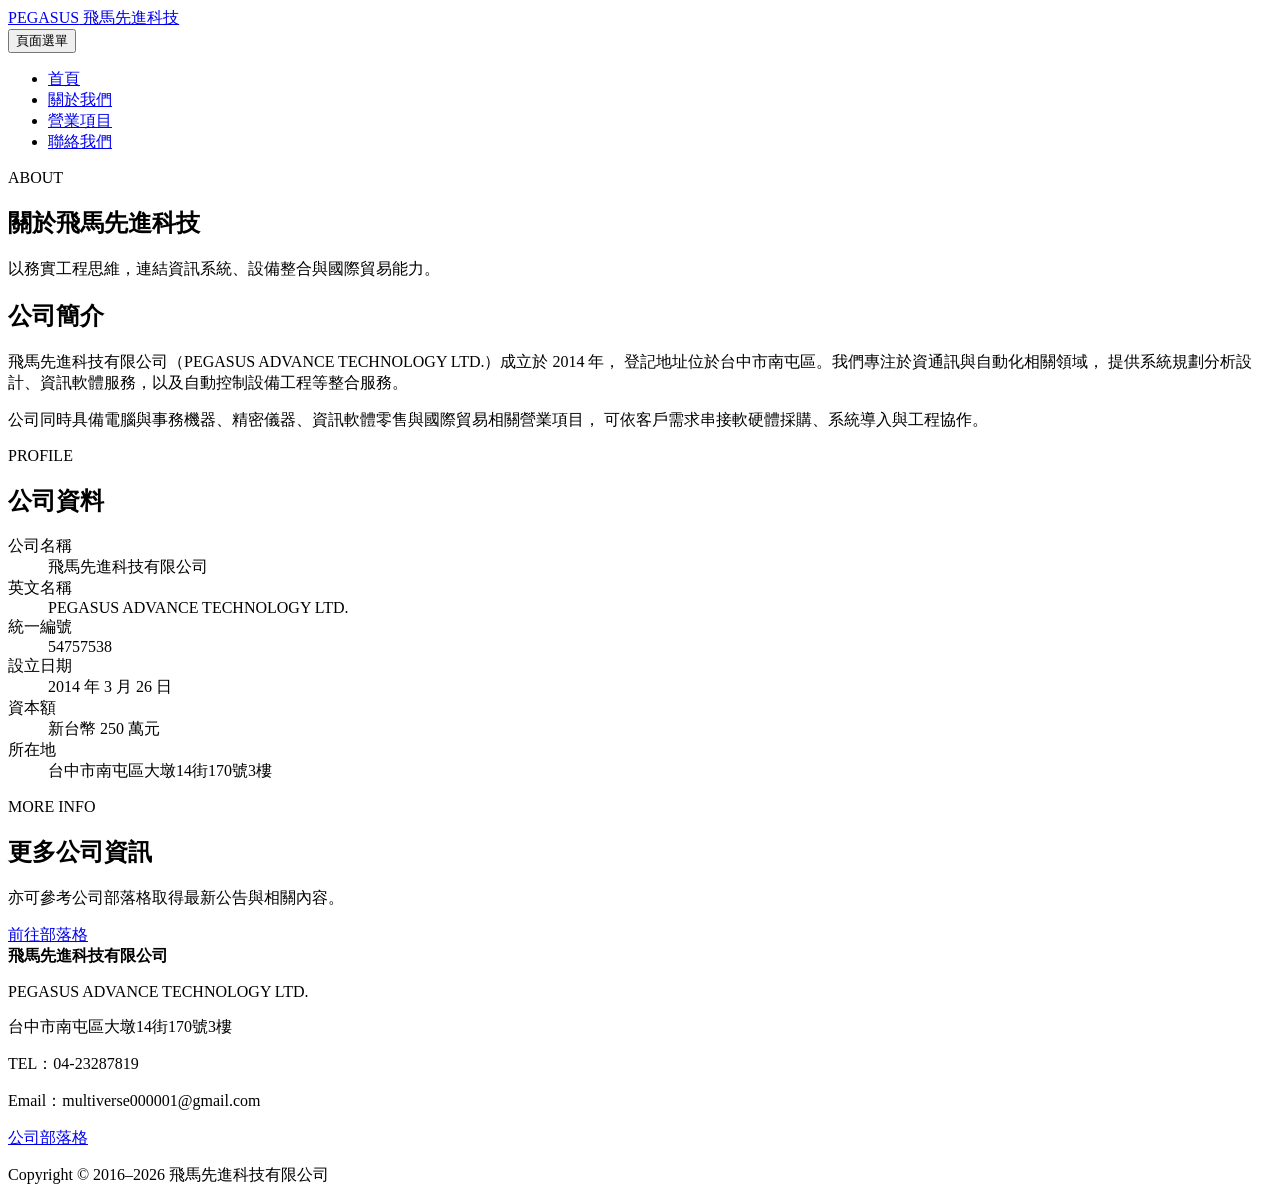
==== about.html @ 32b99391 "Add files via upload" ====
<!DOCTYPE html>
<html lang="zh-Hant">
<head>
  <meta charset="UTF-8" />
  <meta name="viewport" content="width=device-width, initial-scale=1.0" />
  <title>關於我們｜飛馬先進科技</title>
  <meta name="description" content="認識飛馬先進科技有限公司：系統規劃、資訊軟體、自動控制與精密儀器相關服務。" />
  <link rel="preconnect" href="https://fonts.googleapis.com" />
  <link rel="preconnect" href="https://fonts.gstatic.com" crossorigin />
  <link href="https://fonts.googleapis.com/css2?family=Noto+Sans+TC:wght@400;500;700&family=Oxanium:wght@500;700;800&display=swap" rel="stylesheet" />
  <link rel="stylesheet" href="css/style.css" />
</head>
<body data-page="about">
  <div class="noise" aria-hidden="true"></div>
  <header class="site-header">
    <a class="brand" href="index.html">
      <span class="brand-mark" aria-hidden="true"></span>
      <span class="brand-text">
        <span class="brand-en">PEGASUS</span>
        <span class="brand-zh">飛馬先進科技</span>
      </span>
    </a>
    <nav class="nav" aria-label="主要選單">
      <div class="nav-dropdown">
        <button class="nav-trigger" type="button" aria-expanded="false" aria-haspopup="true" aria-controls="page-menu">
          頁面選單
          <span class="chevron" aria-hidden="true"></span>
        </button>
        <ul class="nav-menu" id="page-menu" role="menu">
          <li role="none"><a role="menuitem" href="index.html">首頁</a></li>
          <li role="none"><a role="menuitem" href="about.html" class="is-active">關於我們</a></li>
          <li role="none"><a role="menuitem" href="services.html">營業項目</a></li>
          <li role="none"><a role="menuitem" href="contact.html">聯絡我們</a></li>
        </ul>
      </div>
    </nav>
  </header>

  <main>
    <section class="page-hero">
      <div class="page-hero-bg" aria-hidden="true"></div>
      <div class="page-hero-content">
        <p class="eyebrow">ABOUT</p>
        <h1>關於飛馬先進科技</h1>
        <p class="lead">以務實工程思維，連結資訊系統、設備整合與國際貿易能力。</p>
      </div>
    </section>

    <section class="section">
      <div class="section-inner prose-block">
        <h2>公司簡介</h2>
        <p>
          飛馬先進科技有限公司（PEGASUS ADVANCE TECHNOLOGY LTD.）成立於 2014 年，
          登記地址位於台中市南屯區。我們專注於資通訊與自動化相關領域，
          提供系統規劃分析設計、資訊軟體服務，以及自動控制設備工程等整合服務。
        </p>
        <p>
          公司同時具備電腦與事務機器、精密儀器、資訊軟體零售與國際貿易相關營業項目，
          可依客戶需求串接軟硬體採購、系統導入與工程協作。
        </p>
      </div>
    </section>

    <section class="section section-alt">
      <div class="section-inner">
        <p class="eyebrow">PROFILE</p>
        <h2>公司資料</h2>
        <dl class="info-grid">
          <div>
            <dt>公司名稱</dt>
            <dd>飛馬先進科技有限公司</dd>
          </div>
          <div>
            <dt>英文名稱</dt>
            <dd>PEGASUS ADVANCE TECHNOLOGY LTD.</dd>
          </div>
          <div>
            <dt>統一編號</dt>
            <dd>54757538</dd>
          </div>
          <div>
            <dt>設立日期</dt>
            <dd>2014 年 3 月 26 日</dd>
          </div>
          <div>
            <dt>資本額</dt>
            <dd>新台幣 250 萬元</dd>
          </div>
          <div>
            <dt>所在地</dt>
            <dd>台中市南屯區大墩14街170號3樓</dd>
          </div>
        </dl>
      </div>
    </section>

    <section class="section">
      <div class="section-inner signal-panel">
        <div>
          <p class="eyebrow">MORE INFO</p>
          <h2>更多公司資訊</h2>
          <p>亦可參考公司部落格取得最新公告與相關內容。</p>
        </div>
        <a class="btn btn-primary" href="https://pegasus-tech.blogspot.com/" target="_blank" rel="noopener noreferrer">前往部落格</a>
      </div>
    </section>
  </main>

  <footer class="site-footer">
    <div class="footer-inner">
      <div>
        <strong>飛馬先進科技有限公司</strong>
        <p>PEGASUS ADVANCE TECHNOLOGY LTD.</p>
      </div>
      <div>
        <p>台中市南屯區大墩14街170號3樓</p>
        <p>TEL：04-23287819</p>
        <p>Email：multiverse000001@gmail.com</p>
      </div>
      <div>
        <a href="https://pegasus-tech.blogspot.com/" target="_blank" rel="noopener noreferrer">公司部落格</a>
      </div>
    </div>
    <p class="copyright">Copyright © 2016–2026 飛馬先進科技有限公司</p>
  </footer>

  <script src="js/main.js"></script>
</body>
</html>
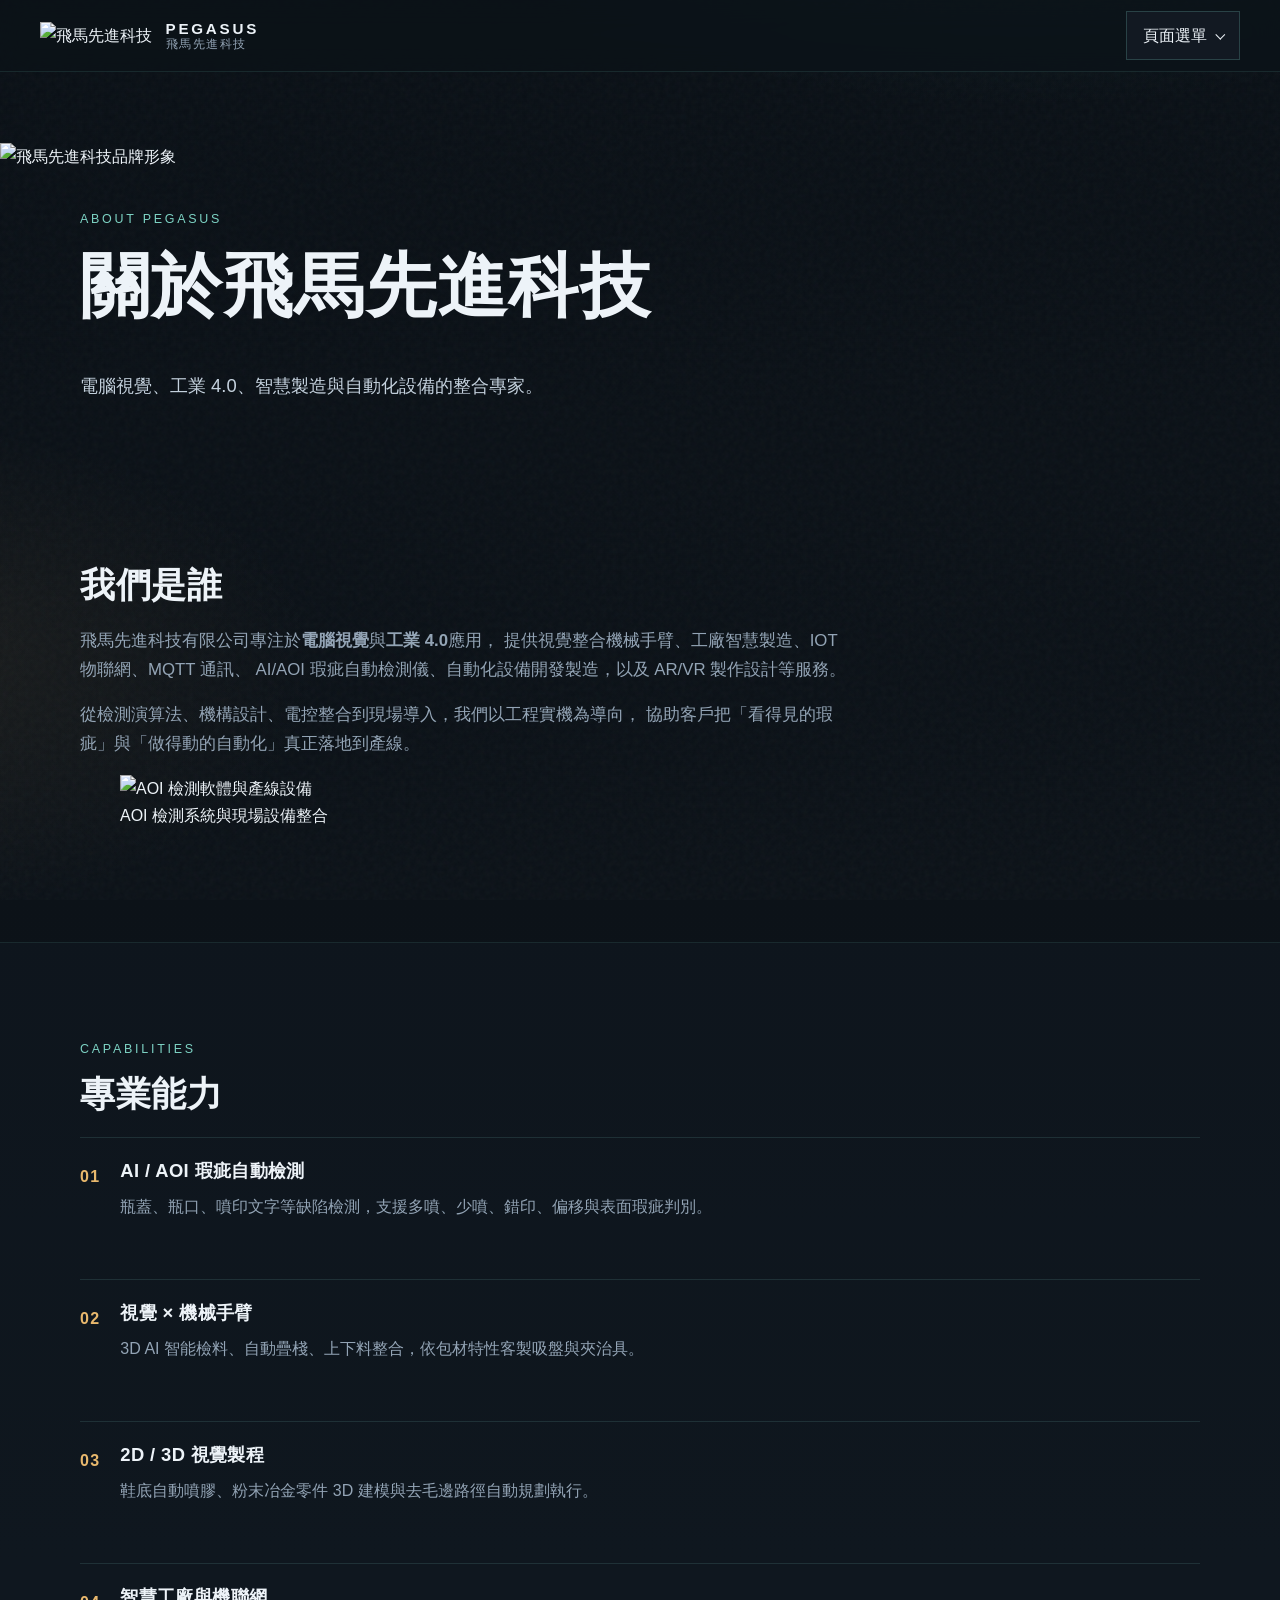
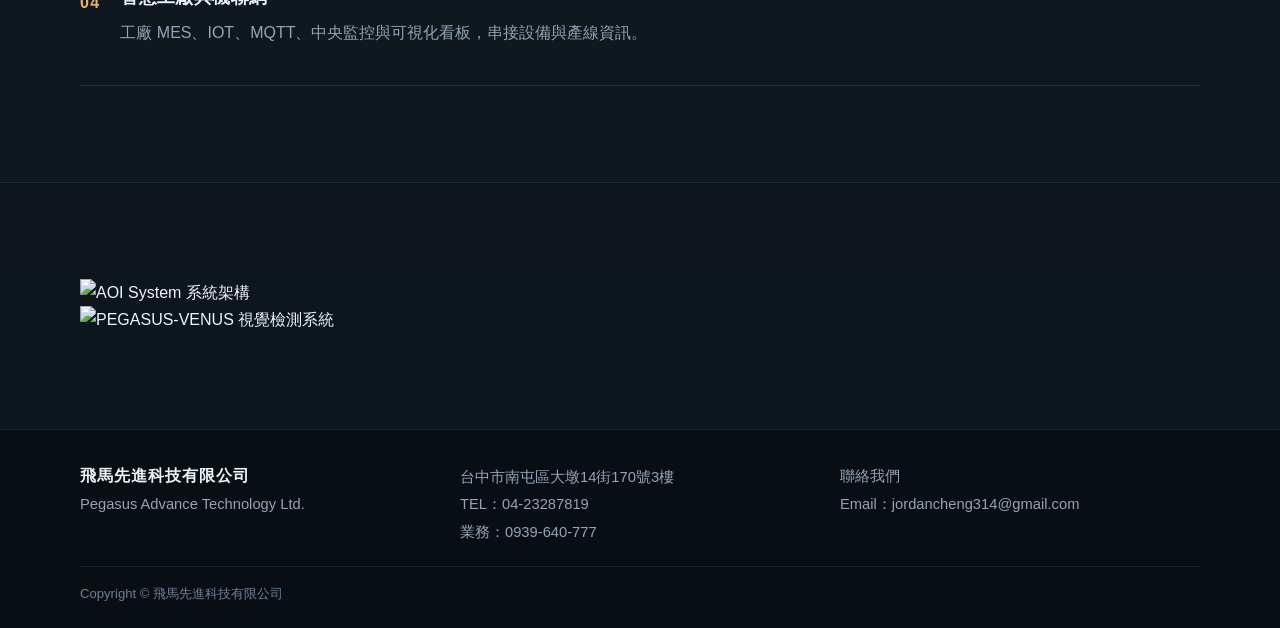
==== commit f923af1c: "Add files via upload" ====
--- a/about.html
+++ b/about.html
@@ -4,7 +4,8 @@
   <meta charset="UTF-8" />
   <meta name="viewport" content="width=device-width, initial-scale=1.0" />
   <title>關於我們｜飛馬先進科技</title>
-  <meta name="description" content="認識飛馬先進科技有限公司：系統規劃、資訊軟體、自動控制與精密儀器相關服務。" />
+  <meta name="description" content="飛馬先進科技 — 電腦視覺、工業4.0、AI/AOI、機械手臂與智慧製造專家。" />
+  <link rel="icon" href="images/pdf-p1-1.png" />
   <link rel="preconnect" href="https://fonts.googleapis.com" />
   <link rel="preconnect" href="https://fonts.gstatic.com" crossorigin />
   <link href="https://fonts.googleapis.com/css2?family=Noto+Sans+TC:wght@400;500;700&family=Oxanium:wght@500;700;800&display=swap" rel="stylesheet" />
@@ -14,7 +15,7 @@
   <div class="noise" aria-hidden="true"></div>
   <header class="site-header">
     <a class="brand" href="index.html">
-      <span class="brand-mark" aria-hidden="true"></span>
+      <img class="brand-logo" src="images/pdf-p1-1.png" alt="飛馬先進科技" />
       <span class="brand-text">
         <span class="brand-en">PEGASUS</span>
         <span class="brand-zh">飛馬先進科技</span>
@@ -29,7 +30,8 @@
         <ul class="nav-menu" id="page-menu" role="menu">
           <li role="none"><a role="menuitem" href="index.html">首頁</a></li>
           <li role="none"><a role="menuitem" href="about.html" class="is-active">關於我們</a></li>
-          <li role="none"><a role="menuitem" href="services.html">營業項目</a></li>
+          <li role="none"><a role="menuitem" href="services.html">產品與解決方案</a></li>
+          <li role="none"><a role="menuitem" href="gallery.html">實績相簿</a></li>
           <li role="none"><a role="menuitem" href="contact.html">聯絡我們</a></li>
         </ul>
       </div>
@@ -37,71 +39,79 @@
   </header>
 
   <main>
-    <section class="page-hero">
-      <div class="page-hero-bg" aria-hidden="true"></div>
+    <section class="page-hero page-hero--photo">
+      <img class="page-hero-img" src="images/blog-01.jpg" alt="飛馬先進科技品牌形象" />
       <div class="page-hero-content">
-        <p class="eyebrow">ABOUT</p>
+        <p class="eyebrow">ABOUT PEGASUS</p>
         <h1>關於飛馬先進科技</h1>
-        <p class="lead">以務實工程思維，連結資訊系統、設備整合與國際貿易能力。</p>
+        <p class="lead">電腦視覺、工業 4.0、智慧製造與自動化設備的整合專家。</p>
       </div>
     </section>
 
     <section class="section">
-      <div class="section-inner prose-block">
-        <h2>公司簡介</h2>
-        <p>
-          飛馬先進科技有限公司（PEGASUS ADVANCE TECHNOLOGY LTD.）成立於 2014 年，
-          登記地址位於台中市南屯區。我們專注於資通訊與自動化相關領域，
-          提供系統規劃分析設計、資訊軟體服務，以及自動控制設備工程等整合服務。
-        </p>
-        <p>
-          公司同時具備電腦與事務機器、精密儀器、資訊軟體零售與國際貿易相關營業項目，
-          可依客戶需求串接軟硬體採購、系統導入與工程協作。
-        </p>
+      <div class="section-inner about-grid">
+        <div class="prose-block">
+          <h2>我們是誰</h2>
+          <p>
+            飛馬先進科技有限公司專注於<strong>電腦視覺</strong>與<strong>工業 4.0</strong>應用，
+            提供視覺整合機械手臂、工廠智慧製造、IOT 物聯網、MQTT 通訊、
+            AI/AOI 瑕疵自動檢測儀、自動化設備開發製造，以及 AR/VR 製作設計等服務。
+          </p>
+          <p>
+            從檢測演算法、機構設計、電控整合到現場導入，我們以工程實機為導向，
+            協助客戶把「看得見的瑕疵」與「做得動的自動化」真正落地到產線。
+          </p>
+        </div>
+        <figure class="about-figure">
+          <img src="images/pdf-p1-3.png" alt="AOI 檢測軟體與產線設備" />
+          <figcaption>AOI 檢測系統與現場設備整合</figcaption>
+        </figure>
       </div>
     </section>
 
     <section class="section section-alt">
       <div class="section-inner">
-        <p class="eyebrow">PROFILE</p>
-        <h2>公司資料</h2>
-        <dl class="info-grid">
-          <div>
-            <dt>公司名稱</dt>
-            <dd>飛馬先進科技有限公司</dd>
-          </div>
-          <div>
-            <dt>英文名稱</dt>
-            <dd>PEGASUS ADVANCE TECHNOLOGY LTD.</dd>
-          </div>
-          <div>
-            <dt>統一編號</dt>
-            <dd>54757538</dd>
-          </div>
-          <div>
-            <dt>設立日期</dt>
-            <dd>2014 年 3 月 26 日</dd>
-          </div>
-          <div>
-            <dt>資本額</dt>
-            <dd>新台幣 250 萬元</dd>
-          </div>
-          <div>
-            <dt>所在地</dt>
-            <dd>台中市南屯區大墩14街170號3樓</dd>
-          </div>
-        </dl>
+        <p class="eyebrow">CAPABILITIES</p>
+        <h2>專業能力</h2>
+        <ul class="capability-list">
+          <li>
+            <span class="cap-index">01</span>
+            <div>
+              <h3>AI / AOI 瑕疵自動檢測</h3>
+              <p>瓶蓋、瓶口、噴印文字等缺陷檢測，支援多噴、少噴、錯印、偏移與表面瑕疵判別。</p>
+            </div>
+          </li>
+          <li>
+            <span class="cap-index">02</span>
+            <div>
+              <h3>視覺 × 機械手臂</h3>
+              <p>3D AI 智能檢料、自動疊棧、上下料整合，依包材特性客製吸盤與夾治具。</p>
+            </div>
+          </li>
+          <li>
+            <span class="cap-index">03</span>
+            <div>
+              <h3>2D / 3D 視覺製程</h3>
+              <p>鞋底自動噴膠、粉末冶金零件 3D 建模與去毛邊路徑自動規劃執行。</p>
+            </div>
+          </li>
+          <li>
+            <span class="cap-index">04</span>
+            <div>
+              <h3>智慧工廠與機聯網</h3>
+              <p>工廠 MES、IOT、MQTT、中央監控與可視化看板，串接設備與產線資訊。</p>
+            </div>
+          </li>
+        </ul>
       </div>
     </section>
 
     <section class="section">
-      <div class="section-inner signal-panel">
-        <div>
-          <p class="eyebrow">MORE INFO</p>
-          <h2>更多公司資訊</h2>
-          <p>亦可參考公司部落格取得最新公告與相關內容。</p>
+      <div class="section-inner">
+        <div class="duo-photos">
+          <img src="images/blog-07.jpg" alt="AOI System 系統架構" />
+          <img src="images/blog-04.jpg" alt="PEGASUS-VENUS 視覺檢測系統" />
         </div>
-        <a class="btn btn-primary" href="https://pegasus-tech.blogspot.com/" target="_blank" rel="noopener noreferrer">前往部落格</a>
       </div>
     </section>
   </main>
@@ -110,18 +120,19 @@
     <div class="footer-inner">
       <div>
         <strong>飛馬先進科技有限公司</strong>
-        <p>PEGASUS ADVANCE TECHNOLOGY LTD.</p>
+        <p>Pegasus Advance Technology Ltd.</p>
       </div>
       <div>
         <p>台中市南屯區大墩14街170號3樓</p>
         <p>TEL：04-23287819</p>
-        <p>Email：multiverse000001@gmail.com</p>
+        <p>業務：0939-640-777</p>
       </div>
       <div>
-        <a href="https://pegasus-tech.blogspot.com/" target="_blank" rel="noopener noreferrer">公司部落格</a>
+        <a href="contact.html">聯絡我們</a>
+        <p>Email：jordancheng314@gmail.com</p>
       </div>
     </div>
-    <p class="copyright">Copyright © 2016–2026 飛馬先進科技有限公司</p>
+    <p class="copyright">Copyright © 飛馬先進科技有限公司</p>
   </footer>
 
   <script src="js/main.js"></script>
--- a/css/style.css
+++ b/css/style.css
@@ -0,0 +1,766 @@
+:root {
+  --bg: #0c1218;
+  --bg-elevated: #131b24;
+  --ink: #edf3f8;
+  --muted: #93a4b5;
+  --line: rgba(125, 211, 196, 0.22);
+  --accent: #7dd3c4;
+  --accent-strong: #4fd1b8;
+  --amber: #e8b86d;
+  --danger-soft: #ff8f7a;
+  --header-h: 72px;
+  --max: 1120px;
+  --font-display: "Oxanium", "Noto Sans TC", sans-serif;
+  --font-body: "Noto Sans TC", sans-serif;
+  --ease: cubic-bezier(0.22, 1, 0.36, 1);
+}
+
+*,
+*::before,
+*::after {
+  box-sizing: border-box;
+}
+
+html {
+  scroll-behavior: smooth;
+}
+
+body {
+  margin: 0;
+  min-height: 100vh;
+  font-family: var(--font-body);
+  color: var(--ink);
+  background:
+    radial-gradient(1200px 600px at 80% -10%, rgba(79, 209, 184, 0.12), transparent 55%),
+    radial-gradient(900px 500px at -10% 30%, rgba(232, 184, 109, 0.08), transparent 50%),
+    linear-gradient(180deg, #0a1016 0%, var(--bg) 40%, #0e1620 100%);
+  line-height: 1.7;
+}
+
+img {
+  max-width: 100%;
+  display: block;
+}
+
+a {
+  color: var(--accent);
+  text-decoration: none;
+}
+
+a:hover {
+  color: var(--accent-strong);
+}
+
+h1,
+h2,
+h3 {
+  font-family: var(--font-display);
+  line-height: 1.2;
+  letter-spacing: 0.02em;
+  margin: 0 0 0.6em;
+}
+
+h1 {
+  font-size: clamp(2.4rem, 6vw, 4.4rem);
+  font-weight: 800;
+}
+
+h2 {
+  font-size: clamp(1.6rem, 3vw, 2.2rem);
+  font-weight: 700;
+}
+
+h3 {
+  font-size: 1.15rem;
+  font-weight: 700;
+}
+
+p {
+  margin: 0 0 1em;
+  color: var(--muted);
+}
+
+.noise {
+  pointer-events: none;
+  position: fixed;
+  inset: 0;
+  z-index: 0;
+  opacity: 0.035;
+  background-image: url("data:image/svg+xml,%3Csvg viewBox='0 0 200 200' xmlns='http://www.w3.org/2000/svg'%3E%3Cfilter id='n'%3E%3CfeTurbulence type='fractalNoise' baseFrequency='0.85' numOctaves='3' stitchTiles='stitch'/%3E%3C/filter%3E%3Crect width='100%25' height='100%25' filter='url(%23n)'/%3E%3C/svg%3E");
+}
+
+.site-header,
+main,
+.site-footer {
+  position: relative;
+  z-index: 1;
+}
+
+.site-header {
+  position: fixed;
+  inset: 0 0 auto;
+  height: var(--header-h);
+  display: flex;
+  align-items: center;
+  justify-content: space-between;
+  padding: 0 clamp(1rem, 4vw, 2.5rem);
+  background: rgba(12, 18, 24, 0.72);
+  backdrop-filter: blur(14px);
+  border-bottom: 1px solid rgba(125, 211, 196, 0.12);
+  z-index: 50;
+}
+
+.brand {
+  display: flex;
+  align-items: center;
+  gap: 0.85rem;
+  color: var(--ink);
+}
+
+.brand:hover {
+  color: var(--ink);
+}
+
+.brand-mark {
+  width: 2.1rem;
+  height: 2.1rem;
+  border: 1.5px solid var(--accent);
+  background:
+    linear-gradient(135deg, transparent 46%, var(--accent) 46%, var(--accent) 54%, transparent 54%),
+    linear-gradient(45deg, transparent 46%, var(--amber) 46%, var(--amber) 54%, transparent 54%);
+  transform: rotate(45deg);
+  animation: markPulse 4.5s var(--ease) infinite;
+}
+
+.brand-text {
+  display: flex;
+  flex-direction: column;
+  line-height: 1.15;
+}
+
+.brand-en {
+  font-family: var(--font-display);
+  font-weight: 800;
+  letter-spacing: 0.18em;
+  font-size: 0.95rem;
+}
+
+.brand-zh {
+  font-size: 0.78rem;
+  color: var(--muted);
+  letter-spacing: 0.12em;
+}
+
+.nav-dropdown {
+  position: relative;
+}
+
+.nav-trigger {
+  display: inline-flex;
+  align-items: center;
+  gap: 0.55rem;
+  border: 1px solid var(--line);
+  background: rgba(19, 27, 36, 0.9);
+  color: var(--ink);
+  font: inherit;
+  padding: 0.65rem 1rem;
+  cursor: pointer;
+  transition: border-color 0.25s var(--ease), background 0.25s var(--ease);
+}
+
+.nav-trigger:hover,
+.nav-dropdown.is-open .nav-trigger {
+  border-color: var(--accent);
+  background: rgba(79, 209, 184, 0.08);
+}
+
+.chevron {
+  width: 0.45rem;
+  height: 0.45rem;
+  border-right: 1.5px solid currentColor;
+  border-bottom: 1.5px solid currentColor;
+  transform: rotate(45deg) translateY(-1px);
+  transition: transform 0.25s var(--ease);
+}
+
+.nav-dropdown.is-open .chevron {
+  transform: rotate(225deg) translateY(-1px);
+}
+
+.nav-menu {
+  position: absolute;
+  right: 0;
+  top: calc(100% + 0.5rem);
+  min-width: 11.5rem;
+  margin: 0;
+  padding: 0.4rem;
+  list-style: none;
+  background: #121a23;
+  border: 1px solid var(--line);
+  box-shadow: 0 18px 40px rgba(0, 0, 0, 0.35);
+  opacity: 0;
+  visibility: hidden;
+  transform: translateY(-6px);
+  transition: opacity 0.2s var(--ease), transform 0.2s var(--ease), visibility 0.2s;
+}
+
+.nav-dropdown.is-open .nav-menu {
+  opacity: 1;
+  visibility: visible;
+  transform: translateY(0);
+}
+
+.nav-menu a {
+  display: block;
+  padding: 0.7rem 0.85rem;
+  color: var(--muted);
+  transition: color 0.2s, background 0.2s;
+}
+
+.nav-menu a:hover,
+.nav-menu a.is-active {
+  color: var(--ink);
+  background: rgba(125, 211, 196, 0.1);
+}
+
+.hero {
+  min-height: 100vh;
+  padding-top: var(--header-h);
+}
+
+.carousel {
+  position: relative;
+  min-height: calc(100vh - var(--header-h));
+  overflow: hidden;
+}
+
+.carousel-track {
+  position: relative;
+  min-height: inherit;
+}
+
+.slide {
+  position: absolute;
+  inset: 0;
+  display: grid;
+  align-items: end;
+  opacity: 0;
+  visibility: hidden;
+  transition: opacity 0.8s var(--ease), visibility 0.8s;
+}
+
+.slide.is-active {
+  opacity: 1;
+  visibility: visible;
+  z-index: 1;
+}
+
+.slide-visual {
+  position: absolute;
+  inset: 0;
+  background-size: cover;
+  background-position: center;
+  transform: scale(1.04);
+  transition: transform 6s linear;
+}
+
+.slide.is-active .slide-visual {
+  transform: scale(1);
+}
+
+.slide-visual--grid {
+  background:
+    linear-gradient(120deg, rgba(8, 12, 18, 0.55), rgba(8, 12, 18, 0.2) 45%, rgba(8, 12, 18, 0.72)),
+    repeating-linear-gradient(90deg, rgba(125, 211, 196, 0.08) 0 1px, transparent 1px 48px),
+    repeating-linear-gradient(0deg, rgba(125, 211, 196, 0.06) 0 1px, transparent 1px 48px),
+    radial-gradient(circle at 70% 35%, rgba(79, 209, 184, 0.28), transparent 35%),
+    linear-gradient(160deg, #102033, #0b141d 55%, #15202c);
+}
+
+.slide-visual--circuit {
+  background:
+    linear-gradient(105deg, rgba(8, 12, 18, 0.7), rgba(8, 12, 18, 0.25) 50%, rgba(8, 12, 18, 0.75)),
+    radial-gradient(ellipse at 20% 80%, rgba(232, 184, 109, 0.18), transparent 40%),
+    linear-gradient(90deg, transparent 0 18%, rgba(125, 211, 196, 0.25) 18% 18.2%, transparent 18.2%),
+    linear-gradient(0deg, transparent 0 42%, rgba(125, 211, 196, 0.18) 42% 42.2%, transparent 42.2%),
+    linear-gradient(135deg, #0e1a26, #163042 50%, #0c151f);
+  animation: circuitShift 12s linear infinite;
+}
+
+.slide-visual--scan {
+  background:
+    linear-gradient(180deg, rgba(8, 12, 18, 0.35), rgba(8, 12, 18, 0.78)),
+    repeating-linear-gradient(
+      180deg,
+      rgba(125, 211, 196, 0.08) 0 2px,
+      transparent 2px 10px
+    ),
+    radial-gradient(circle at 60% 40%, rgba(79, 209, 184, 0.22), transparent 42%),
+    linear-gradient(200deg, #101820, #0a1218 60%, #1a2733);
+}
+
+.slide-visual--scan::after {
+  content: "";
+  position: absolute;
+  left: 0;
+  right: 0;
+  height: 28%;
+  background: linear-gradient(180deg, transparent, rgba(125, 211, 196, 0.18), transparent);
+  animation: scanMove 4.8s var(--ease) infinite;
+}
+
+.slide-content {
+  position: relative;
+  z-index: 2;
+  width: min(var(--max), calc(100% - 2rem));
+  margin: 0 auto 5.5rem;
+  padding: 0 0.25rem;
+  animation: riseIn 0.9s var(--ease) both;
+}
+
+.slide.is-active .slide-content {
+  animation-name: riseIn;
+}
+
+.eyebrow {
+  font-family: var(--font-display);
+  font-size: 0.78rem;
+  letter-spacing: 0.22em;
+  color: var(--accent);
+  margin-bottom: 0.85rem;
+  text-transform: uppercase;
+}
+
+.lead {
+  max-width: 36rem;
+  font-size: clamp(1rem, 2vw, 1.15rem);
+  color: #c5d2de;
+}
+
+.cta-row {
+  display: flex;
+  flex-wrap: wrap;
+  gap: 0.75rem;
+  margin-top: 1.5rem;
+}
+
+.btn {
+  display: inline-flex;
+  align-items: center;
+  justify-content: center;
+  min-height: 2.75rem;
+  padding: 0.7rem 1.25rem;
+  border: 1px solid transparent;
+  font-family: var(--font-display);
+  font-weight: 700;
+  letter-spacing: 0.06em;
+  transition: transform 0.2s var(--ease), background 0.2s, border-color 0.2s, color 0.2s;
+}
+
+.btn:hover {
+  transform: translateY(-1px);
+}
+
+.btn-primary {
+  background: linear-gradient(135deg, var(--accent-strong), #2f9f8e);
+  color: #061018;
+}
+
+.btn-primary:hover {
+  color: #061018;
+  background: linear-gradient(135deg, #8fe0d2, var(--accent-strong));
+}
+
+.btn-ghost {
+  border-color: var(--line);
+  color: var(--ink);
+  background: rgba(12, 18, 24, 0.35);
+}
+
+.btn-ghost:hover {
+  border-color: var(--accent);
+  color: var(--accent);
+}
+
+.carousel-controls {
+  position: absolute;
+  z-index: 3;
+  left: 50%;
+  bottom: 1.6rem;
+  transform: translateX(-50%);
+  display: flex;
+  align-items: center;
+  gap: 0.85rem;
+}
+
+.carousel-btn {
+  width: 2.4rem;
+  height: 2.4rem;
+  border: 1px solid var(--line);
+  background: rgba(12, 18, 24, 0.65);
+  color: var(--ink);
+  font-size: 1.4rem;
+  line-height: 1;
+  cursor: pointer;
+  transition: border-color 0.2s, background 0.2s;
+}
+
+.carousel-btn:hover {
+  border-color: var(--accent);
+  background: rgba(79, 209, 184, 0.12);
+}
+
+.carousel-dots {
+  display: flex;
+  gap: 0.45rem;
+}
+
+.carousel-dots button {
+  width: 0.55rem;
+  height: 0.55rem;
+  border: 0;
+  border-radius: 0;
+  padding: 0;
+  background: rgba(237, 243, 248, 0.28);
+  cursor: pointer;
+  transition: background 0.2s, transform 0.2s;
+}
+
+.carousel-dots button.is-active {
+  background: var(--accent);
+  transform: scaleX(1.8);
+}
+
+.carousel-progress {
+  position: absolute;
+  left: 0;
+  right: 0;
+  bottom: 0;
+  height: 2px;
+  background: rgba(237, 243, 248, 0.08);
+  z-index: 3;
+}
+
+.carousel-progress span {
+  display: block;
+  height: 100%;
+  width: 0;
+  background: linear-gradient(90deg, var(--amber), var(--accent));
+}
+
+.carousel-progress.is-running span {
+  animation: progressFill 6s linear;
+}
+
+.section {
+  padding: clamp(3.5rem, 8vw, 6rem) 0;
+}
+
+.section-inner {
+  width: min(var(--max), calc(100% - 2rem));
+  margin: 0 auto;
+}
+
+.section-desc {
+  max-width: 36rem;
+  margin-bottom: 2.2rem;
+}
+
+.section-alt {
+  background: rgba(19, 27, 36, 0.45);
+  border-block: 1px solid rgba(125, 211, 196, 0.1);
+}
+
+.section-focus {
+  border-top: 1px solid rgba(125, 211, 196, 0.1);
+}
+
+.capability-list {
+  list-style: none;
+  margin: 0;
+  padding: 0;
+  display: grid;
+  gap: 1.25rem;
+}
+
+.capability-list li,
+.service-block {
+  display: grid;
+  grid-template-columns: auto 1fr;
+  gap: 1.25rem;
+  padding: 1.4rem 0;
+  border-top: 1px solid rgba(125, 211, 196, 0.14);
+}
+
+.capability-list li:last-child,
+.service-block:last-child {
+  border-bottom: 1px solid rgba(125, 211, 196, 0.14);
+}
+
+.cap-index {
+  font-family: var(--font-display);
+  font-weight: 700;
+  color: var(--amber);
+  letter-spacing: 0.08em;
+  padding-top: 0.2rem;
+}
+
+.signal-panel {
+  display: flex;
+  flex-wrap: wrap;
+  align-items: end;
+  justify-content: space-between;
+  gap: 1.5rem;
+  padding: clamp(1.5rem, 4vw, 2.4rem);
+  border: 1px solid var(--line);
+  background:
+    linear-gradient(135deg, rgba(79, 209, 184, 0.08), transparent 45%),
+    rgba(19, 27, 36, 0.7);
+}
+
+.page-hero {
+  position: relative;
+  min-height: 52vh;
+  display: grid;
+  align-items: end;
+  padding: calc(var(--header-h) + 2rem) 0 3rem;
+  overflow: hidden;
+}
+
+.page-hero-bg {
+  position: absolute;
+  inset: 0;
+  background:
+    linear-gradient(180deg, rgba(8, 12, 18, 0.25), rgba(8, 12, 18, 0.88)),
+    repeating-linear-gradient(90deg, rgba(125, 211, 196, 0.07) 0 1px, transparent 1px 56px),
+    radial-gradient(circle at 75% 20%, rgba(79, 209, 184, 0.22), transparent 40%),
+    linear-gradient(150deg, #102033, #0b141d);
+  animation: gridDrift 18s linear infinite;
+}
+
+.page-hero-bg--services {
+  background:
+    linear-gradient(180deg, rgba(8, 12, 18, 0.3), rgba(8, 12, 18, 0.9)),
+    radial-gradient(circle at 20% 30%, rgba(232, 184, 109, 0.16), transparent 35%),
+    linear-gradient(160deg, #12202c, #0b141d);
+}
+
+.page-hero-bg--contact {
+  background:
+    linear-gradient(180deg, rgba(8, 12, 18, 0.35), rgba(8, 12, 18, 0.9)),
+    linear-gradient(120deg, transparent 40%, rgba(125, 211, 196, 0.12)),
+    linear-gradient(200deg, #0f1a24, #0b141d);
+}
+
+.page-hero-content {
+  position: relative;
+  width: min(var(--max), calc(100% - 2rem));
+  margin: 0 auto;
+  animation: riseIn 0.8s var(--ease) both;
+}
+
+.prose-block p {
+  max-width: 48rem;
+  font-size: 1.05rem;
+}
+
+.info-grid {
+  display: grid;
+  grid-template-columns: repeat(auto-fit, minmax(220px, 1fr));
+  gap: 1.25rem 1.5rem;
+  margin: 1.5rem 0 0;
+}
+
+.info-grid--stack {
+  grid-template-columns: 1fr;
+}
+
+.info-grid div {
+  padding-top: 0.85rem;
+  border-top: 1px solid rgba(125, 211, 196, 0.16);
+}
+
+.info-grid dt {
+  font-family: var(--font-display);
+  font-size: 0.78rem;
+  letter-spacing: 0.14em;
+  color: var(--accent);
+  margin-bottom: 0.35rem;
+}
+
+.info-grid dd {
+  margin: 0;
+  color: var(--ink);
+}
+
+.service-jump {
+  display: flex;
+  flex-wrap: wrap;
+  gap: 0.65rem;
+  margin-bottom: 2rem;
+}
+
+.service-jump a {
+  border: 1px solid var(--line);
+  color: var(--muted);
+  padding: 0.45rem 0.8rem;
+  font-size: 0.92rem;
+  transition: color 0.2s, border-color 0.2s, background 0.2s;
+}
+
+.service-jump a:hover {
+  color: var(--ink);
+  border-color: var(--accent);
+  background: rgba(125, 211, 196, 0.08);
+}
+
+.tag-list {
+  display: flex;
+  flex-wrap: wrap;
+  gap: 0.5rem;
+  list-style: none;
+  margin: 1rem 0 0;
+  padding: 0;
+}
+
+.tag-list li {
+  border: 1px solid rgba(125, 211, 196, 0.2);
+  color: #c9d7e4;
+  padding: 0.3rem 0.65rem;
+  font-size: 0.88rem;
+  background: rgba(12, 18, 24, 0.35);
+}
+
+.contact-layout {
+  display: grid;
+  grid-template-columns: 1.3fr 1fr;
+  gap: 2rem;
+}
+
+.contact-aside {
+  padding: 1.5rem;
+  border: 1px solid var(--line);
+  background: rgba(19, 27, 36, 0.65);
+  align-self: start;
+}
+
+.site-footer {
+  border-top: 1px solid rgba(125, 211, 196, 0.12);
+  padding: 2rem 0 1.4rem;
+  background: rgba(8, 12, 18, 0.75);
+}
+
+.footer-inner {
+  width: min(var(--max), calc(100% - 2rem));
+  margin: 0 auto 1.2rem;
+  display: grid;
+  grid-template-columns: repeat(3, 1fr);
+  gap: 1.25rem;
+}
+
+.footer-inner p,
+.footer-inner a {
+  color: var(--muted);
+  margin: 0.15rem 0;
+  font-size: 0.92rem;
+}
+
+.footer-inner strong {
+  font-family: var(--font-display);
+  letter-spacing: 0.06em;
+}
+
+.copyright {
+  width: min(var(--max), calc(100% - 2rem));
+  margin: 0 auto;
+  padding-top: 1rem;
+  border-top: 1px solid rgba(125, 211, 196, 0.1);
+  color: #6f8091;
+  font-size: 0.82rem;
+}
+
+@keyframes riseIn {
+  from {
+    opacity: 0;
+    transform: translateY(18px);
+  }
+  to {
+    opacity: 1;
+    transform: translateY(0);
+  }
+}
+
+@keyframes progressFill {
+  from {
+    width: 0;
+  }
+  to {
+    width: 100%;
+  }
+}
+
+@keyframes scanMove {
+  0% {
+    top: -30%;
+  }
+  100% {
+    top: 100%;
+  }
+}
+
+@keyframes circuitShift {
+  0% {
+    background-position: 0 0, 0 0, 0 0, 0 0, 0 0;
+  }
+  100% {
+    background-position: 0 0, 0 0, 40px 0, 0 40px, 0 0;
+  }
+}
+
+@keyframes gridDrift {
+  0% {
+    background-position: 0 0, 0 0, 0 0, 0 0;
+  }
+  100% {
+    background-position: 0 0, 56px 0, 0 0, 0 0;
+  }
+}
+
+@keyframes markPulse {
+  0%,
+  100% {
+    box-shadow: 0 0 0 0 rgba(125, 211, 196, 0.15);
+  }
+  50% {
+    box-shadow: 0 0 0 8px rgba(125, 211, 196, 0);
+  }
+}
+
+@media (max-width: 820px) {
+  .footer-inner,
+  .contact-layout {
+    grid-template-columns: 1fr;
+  }
+
+  .slide-content {
+    margin-bottom: 6.5rem;
+  }
+
+  h1 {
+    font-size: clamp(2rem, 9vw, 3rem);
+  }
+}
+
+@media (prefers-reduced-motion: reduce) {
+  html {
+    scroll-behavior: auto;
+  }
+
+  *,
+  *::before,
+  *::after {
+    animation-duration: 0.01ms !important;
+    animation-iteration-count: 1 !important;
+    transition-duration: 0.01ms !important;
+  }
+}
